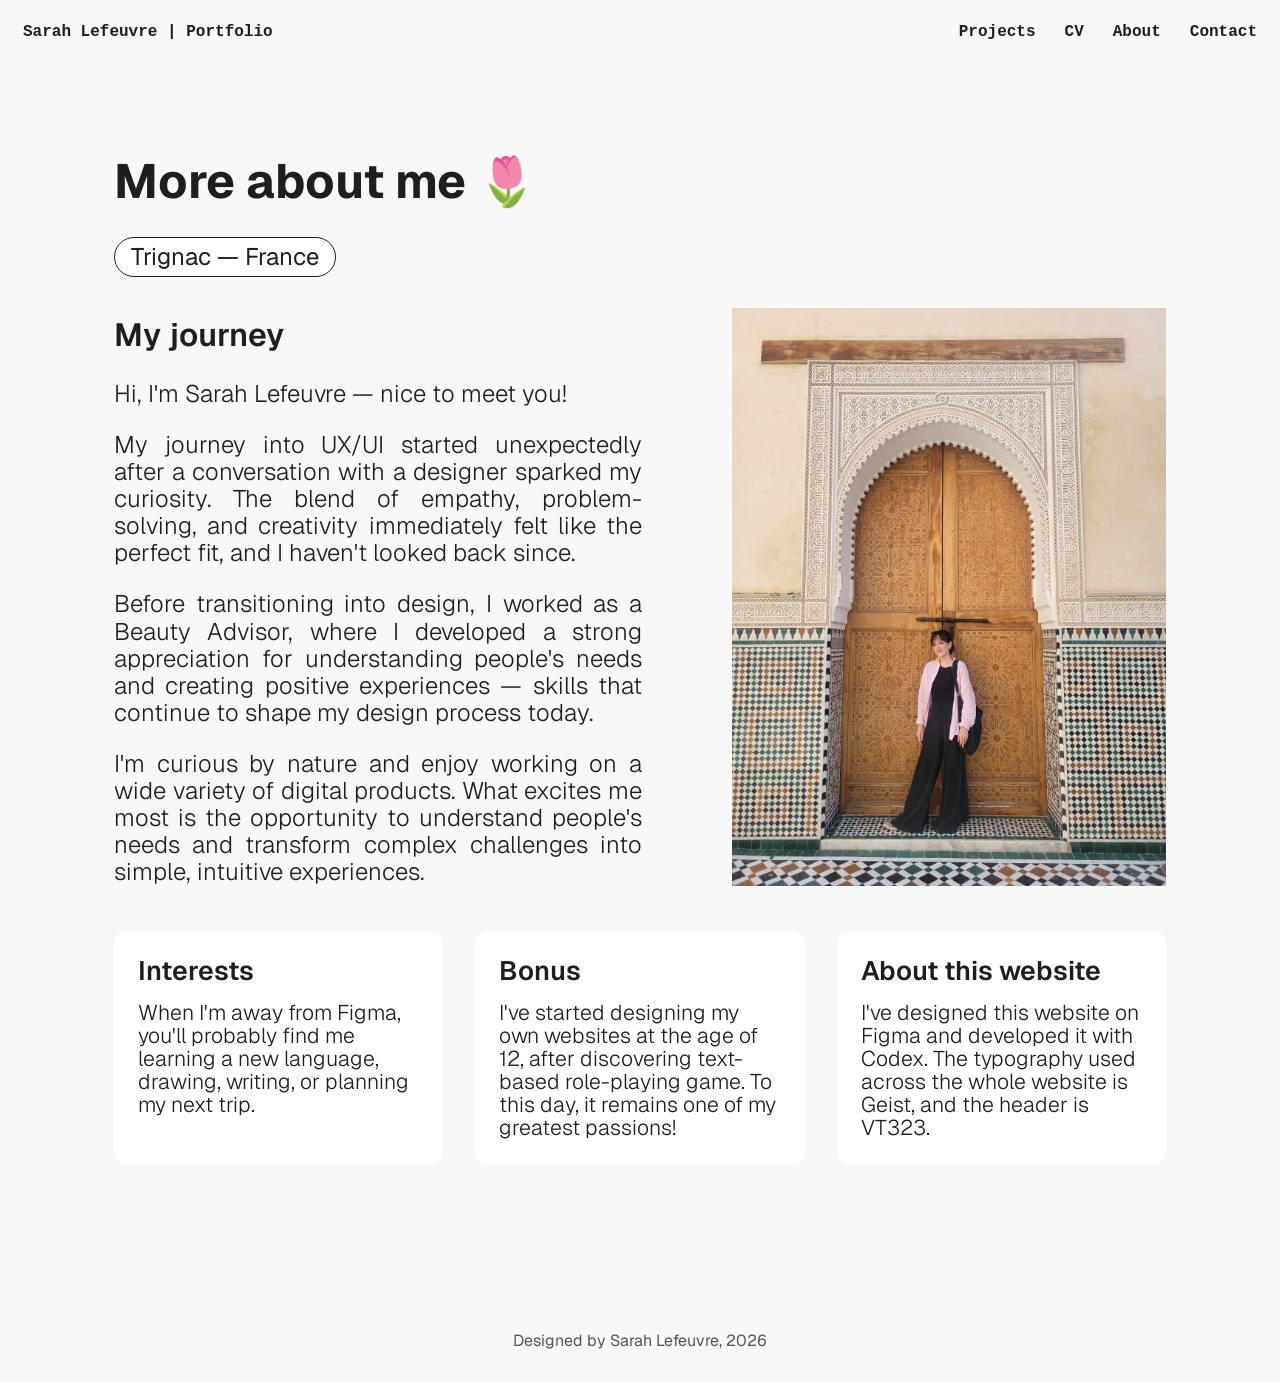
==== Portfolio/about.html @ 68a09da1 "Initial portfolio" ====
<!DOCTYPE html>
<html lang="en">
  <head>
    <meta charset="UTF-8" />
    <meta name="viewport" content="width=device-width, initial-scale=1.0" />
    <title>About | Sarah Lefeuvre</title>
    <link rel="stylesheet" href="styles.css" />
  </head>
  <body>
    <header class="site-header" id="top">
      <a class="brand" href="index.html" aria-label="Sarah Lefeuvre portfolio home">
        Sarah Lefeuvre | Portfolio
      </a>

      <nav class="site-nav" aria-label="Main navigation">
        <a href="index.html#projects">Projects</a>
        <a href="https://drive.google.com/file/d/1zGYjL9DgbPEQwy_YfjC55qT8Mnp_RG1S/view?usp=drive_link" target="_blank" rel="noopener noreferrer">CV</a>
        <a href="about.html" aria-current="page">About</a>
        <a href="contact.html">Contact</a>
      </nav>
    </header>

    <main class="about-page">
      <section class="about-layout" aria-labelledby="about-title">
        <div class="about-copy">
          <h1 id="about-title">More about me <span class="twitch-emoji" aria-hidden="true">🌷</span></h1>

          <p class="location-pill">Trignac — France</p>

          <h2>My journey</h2>

          <div class="about-text">
            <p>Hi, I'm Sarah Lefeuvre — nice to meet you!</p>

            <p>
              My journey into UX/UI started unexpectedly after a conversation with
              a designer sparked my curiosity. The blend of empathy, problem-solving,
              and creativity immediately felt like the perfect fit, and I haven't
              looked back since.
            </p>

            <p>
              Before transitioning into design, I worked as a Beauty Advisor, where I
              developed a strong appreciation for understanding people's needs and
              creating positive experiences — skills that continue to shape my design
              process today.
            </p>

            <p>
              I'm curious by nature and enjoy working on a wide variety of digital
              products. What excites me most is the opportunity to understand people's
              needs and transform complex challenges into simple, intuitive experiences.
            </p>
          </div>
        </div>

        <div class="about-photo">
          <img src="assets/about-photo.png" alt="Sarah standing in front of an ornate wooden doorway" />
        </div>

        <div class="about-card-row">
          <section class="about-card" aria-labelledby="interests-title">
            <h2 id="interests-title">Interests</h2>
            <p>
              When I'm away from Figma, you'll probably find me learning a new language,
              drawing, writing, or planning my next trip.
            </p>
          </section>

          <section class="about-card" aria-labelledby="bonus-title">
            <h2 id="bonus-title">Bonus</h2>
            <p>
              I've started designing my own websites at the age of 12, after discovering
              text-based role-playing game. To this day, it remains one of my greatest
              passions!
            </p>
          </section>

          <section class="about-card" aria-labelledby="website-title">
            <h2 id="website-title">About this website</h2>
            <p>
              I've designed this website on Figma and developed it with Codex. The
              typography used across the whole website is Geist, and the header is VT323.
            </p>
          </section>
        </div>
      </section>
    </main>

    <footer class="site-footer">Designed by Sarah Lefeuvre, 2026</footer>
  </body>
</html>
---- Portfolio/styles.css ----
@import url("https://fonts.googleapis.com/css2?family=Geist:wght@300;400;500;600;700&display=swap");

:root {
  --page-bg: #F8F8F8;
  --text: #1E1E1E;
  --muted-border: #cfcfcf;
  --soft-bg: #f8f7f6;
  --top-button: #000000;
  --max-width: 970px;
}

* {
  box-sizing: border-box;
}

html {
  scroll-behavior: smooth;
}

body {
  margin: 0;
  min-height: 100vh;
  background: var(--page-bg);
  color: var(--text);
  font-family: Geist, Arial, Helvetica, sans-serif;
  font-size: 16px;
  line-height: 1.2;
}

a {
  color: inherit;
  text-decoration: none;
}

.site-header {
  display: flex;
  align-items: center;
  justify-content: space-between;
  gap: 24px;
  padding: 23px 23px;
  font-family: "Courier New", Courier, monospace;
  font-weight: 700;
  font-size: 16px;
}

.brand {
  white-space: nowrap;
}

.site-nav {
  display: flex;
  align-items: center;
  gap: 29px;
}

.site-nav a {
  transition: color 160ms ease;
}

.site-nav a:hover,
.site-nav a:focus-visible {
  color: #555555;
}

.hero {
  display: flex;
  align-items: center;
  min-height: calc(100vh - 70px);
  padding: 0 24px;
}

.hero-inner {
  width: min(var(--max-width), calc(100% - 130px));
  margin-left: 106px;
  margin-right: auto;
  transform: translateY(-32px);
}

.hero h1 {
  margin: 0 0 21px;
  font-size: 36pt;
  font-weight: 400;
  letter-spacing: 0;
  line-height: 1.05;
}

.hero h1 strong {
  font-weight: 700;
}

.spinning-emoji {
  display: inline-block;
  transform-origin: center;
}

.spinning-emoji:hover {
  animation: emoji-spin 700ms ease-in-out;
}

.twitch-emoji {
  display: inline-block;
  transform-origin: bottom center;
}

.twitch-emoji:hover {
  animation: emoji-twitch 450ms ease-in-out;
}

.flip-emoji {
  display: inline-block;
  transform-origin: center;
}

.flip-emoji:hover {
  animation: emoji-flip 500ms ease-in-out;
}

@keyframes emoji-spin {
  from {
    transform: rotate(0deg);
  }

  to {
    transform: rotate(360deg);
  }
}

@keyframes emoji-flip {
  0%,
  100% {
    transform: scaleX(1);
  }

  50% {
    transform: scaleX(-1);
  }
}

@keyframes emoji-twitch {
  0%,
  100% {
    transform: rotate(0deg);
  }

  20% {
    transform: rotate(-8deg);
  }

  40% {
    transform: rotate(7deg);
  }

  60% {
    transform: rotate(-5deg);
  }

  80% {
    transform: rotate(4deg);
  }
}

.hero p {
  max-width: 970px;
  margin: 0;
  font-size: 32pt;
  font-weight: 400;
  line-height: 1.12;
  letter-spacing: 0;
}

.hero p strong {
  font-weight: 700;
}

.hero-actions {
  display: flex;
  flex-wrap: wrap;
  gap: 15px;
  margin-top: 40px;
}

.button {
  display: inline-flex;
  align-items: center;
  justify-content: center;
  width: 174px;
  min-height: 46px;
  padding: 12px 22px;
  border-radius: 999px;
  border: 1px solid transparent;
  font-size: 20pt;
  font-weight: 600;
  line-height: 1;
}

.button-primary {
  background: var(--text);
  color: #ffffff;
}

.button-primary:hover,
.button-primary:focus-visible {
  background: #555555;
  color: #ffffff;
}

.button-secondary {
  background: #ffffff;
  border-color: var(--muted-border);
}

.button-secondary:hover,
.button-secondary:focus-visible {
  border-color: var(--text);
  color: #555555;
}

.projects {
  width: min(1500px, calc(100% - 160px));
  margin: 0 auto 119px;
  display: grid;
  grid-template-columns: repeat(3, minmax(0, 1fr));
  column-gap: 54px;
}

.project-card a {
  display: block;
}

.project-card img,
.project-placeholder {
  display: block;
  width: 100%;
  aspect-ratio: 313 / 384;
  border-radius: 6px;
  background: var(--soft-bg);
}

.project-card img {
  object-fit: cover;
}

.project-image-lory {
  object-position: center top;
}

.project-card img.project-image-lingraft {
  padding: 0;
  object-fit: cover;
  object-position: center;
}

.project-placeholder {
  border: 1px solid #e4e4e4;
}

.project-card h3 {
  margin: 19px 0 0;
  font-size: 28pt;
  line-height: 1.08;
  letter-spacing: 0;
  font-weight: 600;
}

.project-card h3 strong {
  font-weight: 600;
}

.project-status {
  margin: 12px 0 0;
  color: #555555;
  font-size: 24pt;
  font-weight: 400;
  line-height: 1.08;
}

.project-card a:hover h3,
.project-card a:focus-visible h3,
.project-card a:hover .project-status,
.project-card a:focus-visible .project-status {
  color: #555555;
}

.project-card a {
  transition: color 160ms ease;
}

.contact-page {
  min-height: calc(100vh - 70px);
  padding: 91px 24px 96px;
}

.contact-section {
  width: min(970px, calc(100% - 130px));
  margin-left: 90px;
}

.contact-section h1,
.about-copy h1 {
  margin: 0 0 30px;
  font-size: 36pt;
  font-weight: 700;
  line-height: 1.05;
  letter-spacing: 0;
}

.contact-section p {
  max-width: 970px;
  margin: 0;
  color: #303030;
  font-size: 24pt;
  font-weight: 400;
  line-height: 1.15;
  letter-spacing: 0;
}

.contact-cards {
  margin-top: 48px;
}

.contact-group {
  margin-top: 48px;
}

.contact-cards .contact-group:first-child {
  margin-top: 0;
}

.contact-group h2 {
  margin: 0 0 14px;
  font-size: 20pt;
  font-weight: 700;
  line-height: 1.1;
}

.contact-group a {
  display: block;
  width: fit-content;
  margin-top: 12px;
  font-size: 16pt;
  font-weight: 400;
  line-height: 1.15;
  transition: background-color 160ms ease;
}

.contact-group a:hover,
.contact-group a:focus-visible {
  color: var(--text);
  background-color: #ffd6e7;
  text-decoration: none;
}

.about-page {
  padding: 91px 24px 120px;
}

.about-layout {
  display: grid;
  grid-template-columns: minmax(0, 390px) minmax(0, 350px) 434px;
  column-gap: 90px;
  row-gap: 46px;
  width: min(1354px, calc(100% - 180px));
  margin-left: 90px;
  margin-right: auto;
}

.about-copy {
  grid-column: 1 / 3;
}

.about-copy h2,
.about-card h2 {
  margin: 0 0 28px;
  font-size: 24pt;
  font-weight: 600;
  line-height: 1.1;
}

.location-pill {
  display: inline-flex;
  align-items: center;
  justify-content: center;
  margin: 0 0 40px;
  width: auto;
  height: 40px;
  padding: 0 16px;
  border: 1px solid var(--text);
  border-radius: 999px;
  background: #ffffff;
  font-size: 18pt;
  font-weight: 400;
  line-height: 1;
  white-space: nowrap;
}

.about-text p {
  margin: 0;
  font-size: 18pt;
  font-weight: 300;
  line-height: 1.13;
  letter-spacing: 0;
  text-align: justify;
}

.about-text p + p {
  margin-top: 24px;
}

.about-photo {
  grid-column: 3;
  align-self: end;
}

.about-photo img {
  display: block;
  width: 434px;
  height: 578px;
  object-fit: cover;
}

.about-card {
  display: flex;
  flex-direction: column;
  width: 100%;
  min-height: 214px;
  padding: 24px;
  border-radius: 12px;
  background: #ffffff;
}

.about-card-row {
  display: grid;
  grid-column: 1 / 4;
  grid-template-columns: repeat(3, minmax(0, 1fr));
  gap: 32px;
}

.about-card h2 {
  margin-bottom: 16px;
  font-size: 20pt;
  white-space: nowrap;
}

.about-card p {
  margin: 0;
  font-size: 16pt;
  font-weight: 300;
  line-height: 1.08;
  letter-spacing: 0;
  text-align: left;
}

.resume-page {
  min-height: calc(100vh - 70px);
  padding: 91px 24px 96px;
}

.resume-section {
  width: min(970px, calc(100% - 130px));
  margin-left: 90px;
}

.resume-section h1 {
  margin: 0 0 30px;
  font-size: 36pt;
  font-weight: 700;
  line-height: 1.05;
  letter-spacing: 0;
}

.resume-section p {
  margin: 0;
  color: #303030;
  font-size: 24pt;
  font-weight: 400;
  line-height: 1.15;
}

.case-page {
  width: min(746px, calc(100% - 96px));
  margin: 0 auto;
  padding: 27px 0 80px;
}

.coming-soon-page {
  min-height: calc(100vh - 170px);
}

.coming-soon-page p {
  margin: 58px 0 0;
  color: #303030;
  font-size: 28pt;
  font-weight: 600;
  line-height: 1.1;
}

.case-back {
  display: inline-flex;
  align-items: center;
  justify-content: center;
  gap: 12px;
  min-height: 28px;
  padding: 12px 16px;
  border-radius: 999px;
  background: var(--text);
  color: #ffffff;
  font-size: 14pt;
  font-weight: 500;
  line-height: 1;
  transition: background 160ms ease;
}

.case-back span {
  display: inline-block;
}

.case-back:hover,
.case-back:focus-visible {
  background: #555555;
  color: #ffffff;
}

.case-hero {
  margin-top: 58px;
}

.case-hero h1 {
  margin: 0;
  font-size: 25pt;
  font-weight: 700;
  line-height: 1.1;
  letter-spacing: 0;
}

.case-hero p {
  max-width: 100%;
  margin: 16px 0 0;
  color: #303030;
  font-size: 24pt;
  font-weight: 400;
  line-height: 1.08;
}

.case-placeholder {
  width: 100%;
  height: 296px;
  margin-top: 35px;
  background: #eaeaea;
}

.case-image {
  display: block;
  width: 100%;
  height: auto;
  margin-top: 35px;
  object-fit: contain;
  object-position: center;
}

.case-image-rounded {
  border-radius: 12px;
}

.case-image-rounded-small {
  border-radius: 6px;
}

.case-caption {
  margin: 10px 0 0;
  color: #555555;
  font-size: 14pt;
  font-weight: 400;
  line-height: 1.2;
  text-align: left;
}

.case-caption-process {
  margin-top: 16px;
}

.case-caption-medium {
  width: 100%;
  margin-top: 14px;
  margin-left: 0;
  font-size: 14pt;
  font-weight: 500;
  text-align: left;
}

.case-caption-small {
  font-size: 14pt;
}

.case-placeholder-hero {
  margin-top: 31px;
}

.case-tags {
  display: flex;
  flex-wrap: wrap;
  gap: 16px;
  padding: 0;
  margin: 22px 0 32px;
  list-style: none;
}

.case-tags li {
  display: inline-flex;
  align-items: center;
  min-height: 37px;
  padding: 7px 17px;
  background: #ffffff;
  border: 1px solid var(--text);
  border-radius: 999px;
  font-size: 16pt;
  font-weight: 400;
  line-height: 1;
  white-space: nowrap;
}

.case-section {
  display: grid;
  grid-template-columns: 140px minmax(0, 1fr);
  gap: 34px;
  margin-top: 38px;
}

.case-section h2 {
  margin: 0;
  font-size: 22pt;
  font-weight: 700;
  line-height: 1.1;
}

.case-copy p,
.case-copy li {
  margin: 0;
  font-size: 17pt;
  font-weight: 400;
  line-height: 1.32;
  text-align: justify;
}

.case-copy p + p,
.case-copy ul + p {
  margin-top: 24px;
}

.case-copy ul {
  margin: 0;
  padding-left: 0;
  list-style: none;
}

.case-copy li {
  position: relative;
  padding-left: 20px;
}

.case-copy li::before {
  content: "+";
  position: absolute;
  left: 0;
  font-weight: 700;
}

.case-spaced-list li + li {
  margin-top: 6px;
}

.case-copy .case-subheading {
  margin-bottom: 6px;
}

.case-copy strong {
  font-weight: 700;
}

.site-footer {
  padding: 48px 24px 32px;
  color: #555555;
  font-size: 12pt;
  font-weight: 400;
  line-height: 1.2;
  text-align: center;
}

.back-to-top {
  position: fixed;
  right: 21px;
  bottom: 21px;
  width: 64px;
  height: 64px;
  border: 0;
  border-radius: 50%;
  background: var(--top-button);
  cursor: pointer;
  opacity: 0;
  pointer-events: none;
  transition: opacity 160ms ease, transform 160ms ease;
}

.back-to-top.is-visible {
  opacity: 1;
  pointer-events: auto;
}

.back-to-top:hover,
.back-to-top:focus-visible {
  background: #555555;
  transform: translateY(-2px);
}

.back-to-top span {
  display: block;
  width: 15px;
  height: 15px;
  margin: 7px auto 0;
  border-top: 2px solid #ffffff;
  border-left: 2px solid #ffffff;
  transform: rotate(45deg);
}

.visually-hidden {
  position: absolute;
  width: 1px;
  height: 1px;
  padding: 0;
  margin: -1px;
  overflow: hidden;
  clip: rect(0, 0, 0, 0);
  white-space: nowrap;
  border: 0;
}

@media (max-width: 700px) {
  .site-header {
    align-items: center;
    flex-direction: row;
    gap: 24px;
    padding: 20px;
  }

  .site-nav {
    width: auto;
    justify-content: flex-end;
    gap: 16px;
  }

  .hero {
    padding-top: 72px;
  }

  .hero-inner {
    width: 100%;
    margin-left: 0;
    margin-right: 0;
    transform: none;
  }

  .contact-page {
    padding: 91px 20px 80px;
  }

  .contact-section {
    width: 100%;
    margin-left: 0;
  }

  .about-page {
    padding: 91px 20px 88px;
  }

  .about-layout {
    grid-template-columns: 1fr;
    gap: 56px;
    width: 100%;
    margin-left: 0;
  }

  .about-copy,
  .about-photo,
  .about-card-row {
    grid-column: auto;
  }

  .about-card-row {
    grid-template-columns: 1fr;
    gap: 24px;
  }

  .resume-page {
    padding: 91px 20px 80px;
  }

  .resume-section {
    width: 100%;
    margin-left: 0;
  }

  .case-page {
    width: calc(100% - 40px);
    padding-top: 32px;
  }

  .coming-soon-page {
    min-height: calc(100vh - 170px);
  }

  .case-section {
    grid-template-columns: 1fr;
    gap: 14px;
  }

  .case-placeholder {
    height: 220px;
  }

  .about-photo {
    padding-top: 0;
  }

  .about-photo img {
    width: min(434px, 100%);
    height: auto;
  }

  .projects {
    grid-template-columns: 1fr;
    gap: 42px;
    margin-top: 96px;
    margin-bottom: 88px;
  }

  .back-to-top {
    width: 54px;
    height: 54px;
  }
}

@media (max-width: 420px) {
  .site-header {
    font-size: 14px;
  }

  .brand {
    white-space: normal;
  }

  .hero,
  .projects {
    width: auto;
  }

  .hero {
    padding-left: 20px;
    padding-right: 20px;
  }

  .projects {
    width: calc(100% - 40px);
  }

  .hero-actions {
    gap: 10px;
  }

  .button {
    width: 174px;
  }
}
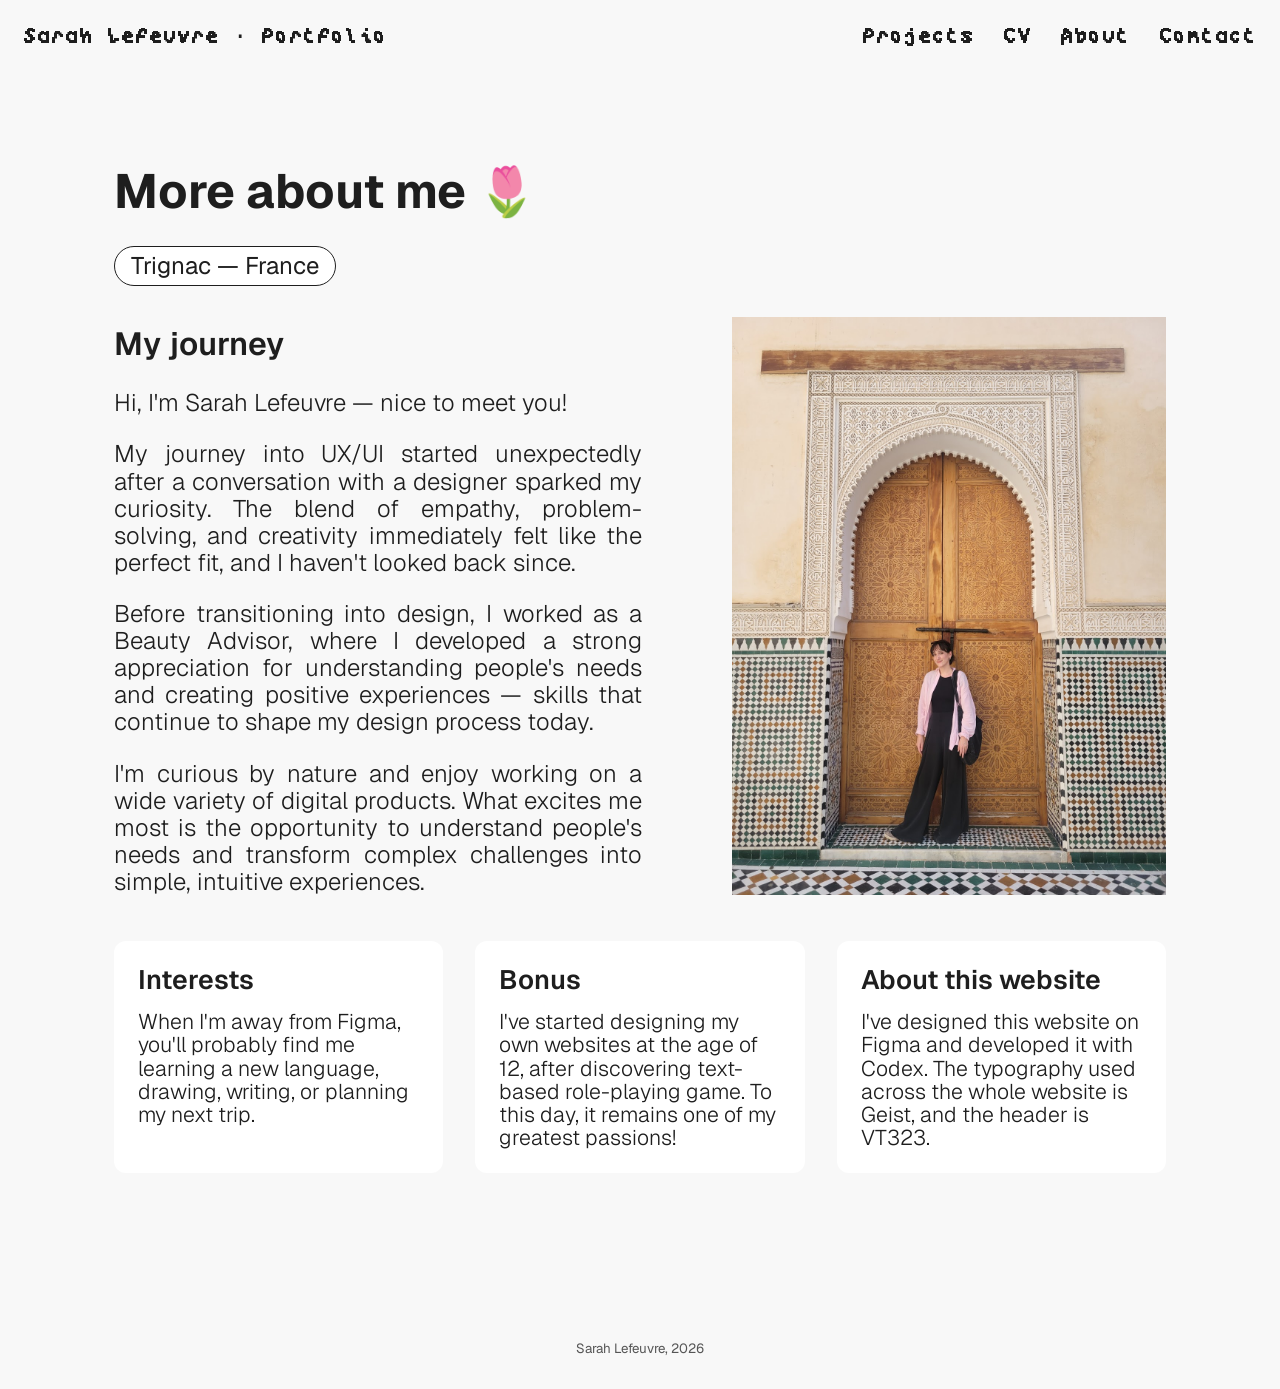
==== commit 5fea8eec: "Save circular portfolio homepage design" ====
--- a/Portfolio/about.html
+++ b/Portfolio/about.html
@@ -3,13 +3,14 @@
   <head>
     <meta charset="UTF-8" />
     <meta name="viewport" content="width=device-width, initial-scale=1.0" />
+    <link rel="icon" type="image/png" href="assets/favicon.png">
     <title>About | Sarah Lefeuvre</title>
     <link rel="stylesheet" href="styles.css" />
   </head>
   <body>
     <header class="site-header" id="top">
       <a class="brand" href="index.html" aria-label="Sarah Lefeuvre portfolio home">
-        Sarah Lefeuvre | Portfolio
+        Sarah Lefeuvre · Portfolio
       </a>
 
       <nav class="site-nav" aria-label="Main navigation">
@@ -87,6 +88,6 @@
       </section>
     </main>
 
-    <footer class="site-footer">Designed by Sarah Lefeuvre, 2026</footer>
+    <footer class="site-footer">Sarah Lefeuvre, 2026</footer>
   </body>
 </html>
--- a/Portfolio/styles.css
+++ b/Portfolio/styles.css
@@ -1,4 +1,12 @@
 @import url("https://fonts.googleapis.com/css2?family=Geist:wght@300;400;500;600;700&display=swap");
+
+@font-face {
+  font-family: "Boiled Pasta";
+  src: url("assets/fonts/boiled-pasta.ttf") format("truetype");
+  font-style: normal;
+  font-weight: 400;
+  font-display: swap;
+}
 
 :root {
   --page-bg: #F8F8F8;
@@ -27,6 +35,17 @@
   line-height: 1.2;
 }
 
+.home-page {
+  background: #6F4E37;
+  color: #FFFAF3;
+}
+
+.home-page .site-nav a:hover,
+.home-page .site-nav a:focus-visible,
+.home-page .site-footer {
+  color: #FFFAF3;
+}
+
 a {
   color: inherit;
   text-decoration: none;
@@ -38,9 +57,9 @@
   justify-content: space-between;
   gap: 24px;
   padding: 23px 23px;
-  font-family: "Courier New", Courier, monospace;
-  font-weight: 700;
-  font-size: 16px;
+  font-family: "Boiled Pasta", "Courier New", Courier, monospace;
+  font-weight: 400;
+  font-size: 18pt;
 }
 
 .brand {
@@ -53,8 +72,14 @@
   gap: 29px;
 }
 
-.site-nav a {
-  transition: color 160ms ease;
+.site-header a {
+  transition: color 160ms ease, opacity 160ms ease, transform 160ms ease;
+}
+
+.site-header a:hover,
+.site-header a:focus-visible {
+  opacity: 0.72;
+  transform: translateY(-1px);
 }
 
 .site-nav a:hover,
@@ -65,36 +90,62 @@
 .hero {
   display: flex;
   align-items: center;
-  min-height: calc(100vh - 70px);
-  padding: 0 24px;
+  min-height: auto;
+  padding: 64px 24px 40px;
 }
 
 .hero-inner {
   width: min(var(--max-width), calc(100% - 130px));
   margin-left: 106px;
   margin-right: auto;
-  transform: translateY(-32px);
 }
 
 .hero h1 {
   margin: 0 0 21px;
-  font-size: 36pt;
+  font-size: 24pt;
   font-weight: 400;
   letter-spacing: 0;
   line-height: 1.05;
 }
 
 .hero h1 strong {
+  position: relative;
+  display: inline-block;
+  padding: 4px 6px;
+  border-radius: 3px;
+  background: rgba(255, 250, 243, 0.8);
+  color: #473325;
   font-weight: 700;
 }
 
-.spinning-emoji {
+.hero h1 strong::before,
+.hero h1 strong::after {
+  content: "";
+  position: absolute;
+  top: 0;
+  bottom: 0;
+  width: 2px;
+  border-radius: 999px;
+  background: #FFFAF3;
+}
+
+.hero h1 strong::before {
+  left: -4.25px;
+  box-shadow: 0 0 0 2px #FFFAF3, 0 100% 0 2px #FFFAF3;
+}
+
+.hero h1 strong::after {
+  right: -4.25px;
+  box-shadow: 0 0 0 2px #FFFAF3, 0 100% 0 2px #FFFAF3;
+}
+
+.teddy-wave-emoji {
   display: inline-block;
-  transform-origin: center;
-}
-
-.spinning-emoji:hover {
-  animation: emoji-spin 700ms ease-in-out;
+  transform-origin: 72% 78%;
+}
+
+.teddy-wave-emoji:hover {
+  animation: teddy-wave 650ms ease-in-out;
 }
 
 .twitch-emoji {
@@ -115,13 +166,22 @@
   animation: emoji-flip 500ms ease-in-out;
 }
 
-@keyframes emoji-spin {
-  from {
-    transform: rotate(0deg);
-  }
-
-  to {
-    transform: rotate(360deg);
+@keyframes teddy-wave {
+  0%,
+  100% {
+    transform: translateY(0) rotate(0deg);
+  }
+
+  25% {
+    transform: translateY(-2px) rotate(-10deg);
+  }
+
+  50% {
+    transform: translateY(-4px) rotate(8deg);
+  }
+
+  75% {
+    transform: translateY(-2px) rotate(-6deg);
   }
 }
 
@@ -160,9 +220,9 @@
 }
 
 .hero p {
-  max-width: 970px;
+  max-width: 520px;
   margin: 0;
-  font-size: 32pt;
+  font-size: 16pt;
   font-weight: 400;
   line-height: 1.12;
   letter-spacing: 0;
@@ -176,7 +236,7 @@
   display: flex;
   flex-wrap: wrap;
   gap: 15px;
-  margin-top: 40px;
+  margin-top: 24px;
 }
 
 .button {
@@ -216,15 +276,189 @@
 }
 
 .projects {
-  width: min(1500px, calc(100% - 160px));
+  width: min(840px, calc(100% - 160px));
   margin: 0 auto 119px;
   display: grid;
-  grid-template-columns: repeat(3, minmax(0, 1fr));
-  column-gap: 54px;
+  grid-template-columns: repeat(3, 248px);
+  column-gap: 48px;
+  row-gap: 64px;
+  justify-content: center;
+  justify-items: center;
+  transform: translateY(52px);
+}
+
+.project-card {
+  position: relative;
+  display: flex;
+  align-items: center;
+  justify-content: center;
+  width: 248px;
+  height: 248px;
+  padding: 28px;
+  border: 0;
+  border-radius: 50%;
+}
+
+.circle-label {
+  position: absolute;
+  top: 0;
+  left: 50%;
+  width: 280px;
+  height: 300px;
+  overflow: visible;
+  pointer-events: none;
+  transform: translateX(-50%);
+  transform-box: view-box;
+  transform-origin: 50% 124px;
+}
+
+.project-card:hover .circle-label,
+.project-card:focus-within .circle-label {
+  animation: bubble-ring-turn 10s linear infinite;
+}
+
+@keyframes bubble-ring-turn {
+  from {
+    transform: translateX(-50%) rotate(0deg);
+  }
+
+  to {
+    transform: translateX(-50%) rotate(360deg);
+  }
+}
+
+.circle-label path {
+  fill: none;
+  stroke: none;
+}
+
+.circle-label .bubble-outline {
+  stroke: #B98A63;
+  stroke-width: 1px;
+  stroke-dasharray: 10 8;
+  stroke-linecap: round;
+  vector-effect: non-scaling-stroke;
+}
+
+.circle-label text {
+  fill: #FFFAF3;
+  font-family: "Boiled Pasta", "Courier New", Courier, monospace;
+  font-size: 12pt;
+  font-weight: 400;
+  letter-spacing: 0;
+  text-anchor: middle;
+}
+
+.home-page .project-card {
+  background: #FFFAF1;
+  color: #473325;
+}
+
+.home-page .project-status {
+  color: #6F4E37;
+}
+
+.home-page .project-card a:hover h3,
+.home-page .project-card a:focus-visible h3,
+.home-page .project-card a:hover .project-status,
+.home-page .project-card a:focus-visible .project-status {
+  color: #8A6246;
 }
 
 .project-card a {
-  display: block;
+  display: flex;
+  flex-direction: column;
+  align-items: center;
+  justify-content: center;
+  width: 100%;
+  height: 100%;
+  border-radius: 50%;
+  overflow: hidden;
+  text-align: center;
+}
+
+.project-card-character a {
+  position: absolute;
+  inset: 0;
+}
+
+.project-card-logo a {
+  position: absolute;
+  inset: 0;
+}
+
+.project-card .bubble-character {
+  width: 100%;
+  height: auto;
+  max-width: none;
+  margin-top: auto;
+  margin-bottom: -22px;
+  aspect-ratio: auto;
+  border-radius: 0;
+  background: transparent;
+  object-fit: contain;
+  transition: opacity 220ms ease;
+}
+
+.project-card .bubble-character-poppi {
+  width: 155%;
+  margin-bottom: -50px;
+}
+
+.project-card .bubble-character-bird {
+  width: 88%;
+}
+
+.project-card .bubble-logo {
+  width: 76%;
+  height: auto;
+  aspect-ratio: auto;
+  border-radius: 0;
+  background: transparent;
+  object-fit: contain;
+}
+
+.bubble-hover-copy {
+  position: absolute;
+  inset: 0;
+  display: grid;
+  place-items: center;
+  margin: 0;
+  padding: 32px;
+  background: #FFFAF1;
+  color: #473325;
+  font-size: 16pt;
+  font-weight: 500;
+  line-height: 1.12;
+  opacity: 0;
+  text-align: center;
+  transition: opacity 220ms ease;
+}
+
+.project-card-logo .bubble-hover-copy {
+  display: flex;
+  align-items: center;
+  justify-content: center;
+  text-align: center;
+  transform: translateY(4px);
+}
+
+.project-card-character a:hover .bubble-character,
+.project-card-character a:focus-visible .bubble-character,
+.project-card-logo a:hover .bubble-logo,
+.project-card-logo a:focus-visible .bubble-logo {
+  opacity: 0;
+}
+
+.project-card-character a:hover .bubble-hover-copy,
+.project-card-character a:focus-visible .bubble-hover-copy,
+.project-card-logo a:hover .bubble-hover-copy,
+.project-card-logo a:focus-visible .bubble-hover-copy {
+  opacity: 1;
+}
+
+.project-card .bubble-logo {
+  transition: opacity 220ms ease;
 }
 
 .project-card img,
@@ -255,8 +489,8 @@
 }
 
 .project-card h3 {
-  margin: 19px 0 0;
-  font-size: 28pt;
+  margin: 0;
+  font-size: 16pt;
   line-height: 1.08;
   letter-spacing: 0;
   font-weight: 600;
@@ -269,9 +503,9 @@
 .project-status {
   margin: 12px 0 0;
   color: #555555;
-  font-size: 24pt;
-  font-weight: 400;
-  line-height: 1.08;
+  font-size: 14pt;
+  font-weight: 500;
+  line-height: 1.15;
 }
 
 .project-card a:hover h3,
@@ -679,7 +913,7 @@
 .site-footer {
   padding: 48px 24px 32px;
   color: #555555;
-  font-size: 12pt;
+  font-size: 10pt;
   font-weight: 400;
   line-height: 1.2;
   text-align: center;
@@ -733,22 +967,34 @@
   border: 0;
 }
 
+@media (max-width: 900px) {
+  .projects {
+    width: min(544px, calc(100% - 48px));
+    grid-template-columns: repeat(2, minmax(0, 248px));
+    transform: translateY(40px);
+  }
+
+  .project-card:last-of-type {
+    grid-column: 1 / -1;
+  }
+}
+
 @media (max-width: 700px) {
   .site-header {
-    align-items: center;
-    flex-direction: row;
-    gap: 24px;
+    align-items: flex-start;
+    flex-direction: column;
+    gap: 18px;
     padding: 20px;
   }
 
   .site-nav {
-    width: auto;
-    justify-content: flex-end;
-    gap: 16px;
+    width: 100%;
+    justify-content: space-between;
+    gap: 12px;
   }
 
   .hero {
-    padding-top: 72px;
+    padding: 52px 20px 28px;
   }
 
   .hero-inner {
@@ -827,9 +1073,15 @@
 
   .projects {
     grid-template-columns: 1fr;
-    gap: 42px;
-    margin-top: 96px;
+    column-gap: 24px;
+    row-gap: 64px;
+    margin-top: 32px;
     margin-bottom: 88px;
+    transform: translateY(26px);
+  }
+
+  .project-card:last-of-type {
+    grid-column: auto;
   }
 
   .back-to-top {
@@ -840,11 +1092,15 @@
 
 @media (max-width: 420px) {
   .site-header {
-    font-size: 14px;
+    font-size: 18pt;
   }
 
   .brand {
     white-space: normal;
+  }
+
+  .site-nav {
+    flex-wrap: wrap;
   }
 
   .hero,
@@ -869,3 +1125,10 @@
     width: 174px;
   }
 }
+
+@media (prefers-reduced-motion: reduce) {
+  .project-card:hover .circle-label,
+  .project-card:focus-within .circle-label {
+    animation: none;
+  }
+}
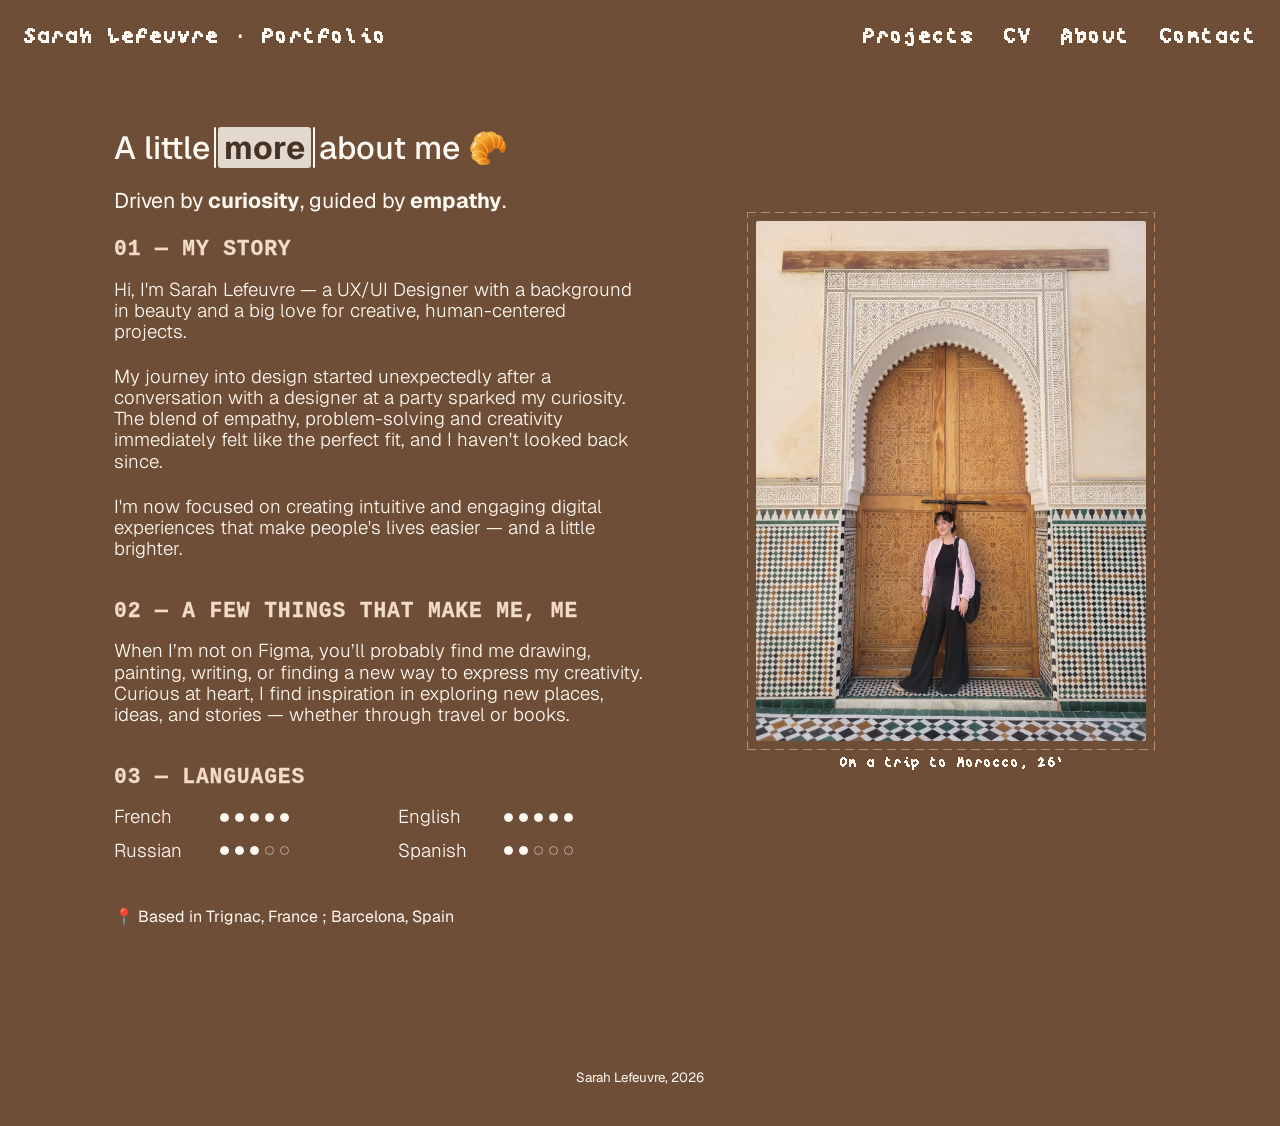
==== commit d5c38f35: "Refresh portfolio design and case studies" ====
--- a/Portfolio/about.html
+++ b/Portfolio/about.html
@@ -5,9 +5,10 @@
     <meta name="viewport" content="width=device-width, initial-scale=1.0" />
     <link rel="icon" type="image/png" href="assets/favicon.png">
     <title>About | Sarah Lefeuvre</title>
-    <link rel="stylesheet" href="styles.css" />
+    <link rel="stylesheet" media="screen" href="https://fontlibrary.org//face/pixel-operator" />
+    <link rel="stylesheet" href="styles.css?v=83" />
   </head>
-  <body>
+  <body class="about-page-body">
     <header class="site-header" id="top">
       <a class="brand" href="index.html" aria-label="Sarah Lefeuvre portfolio home">
         Sarah Lefeuvre · Portfolio
@@ -24,70 +25,69 @@
     <main class="about-page">
       <section class="about-layout" aria-labelledby="about-title">
         <div class="about-copy">
-          <h1 id="about-title">More about me <span class="twitch-emoji" aria-hidden="true">🌷</span></h1>
+          <div class="about-heading-row">
+            <h1 id="about-title"><span class="about-heading-rest">A little </span><span class="sarah-highlight">more</span><span class="about-heading-rest"> about me</span> <span class="croissant-emoji" aria-hidden="true">🥐</span></h1>
+          </div>
 
-          <p class="location-pill">Trignac — France</p>
+          <p class="about-tagline">Driven by <strong>curiosity</strong>, guided by <strong>empathy</strong>.</p>
+          <h2 class="about-section-label">01 — My Story</h2>
 
-          <h2>My journey</h2>
+          <div class="about-intro-card">
+            <div class="about-text">
+              <p>
+                Hi, I'm Sarah Lefeuvre — a UX/UI Designer with a background in beauty
+                and a big love for creative, human-centered projects.
+              </p>
 
-          <div class="about-text">
-            <p>Hi, I'm Sarah Lefeuvre — nice to meet you!</p>
+              <p>
+                My journey into design started unexpectedly after a conversation with a
+                designer at a party sparked my curiosity. The blend of empathy,
+                problem-solving and creativity immediately felt like the perfect fit, and
+                I haven't looked back since.
+              </p>
 
-            <p>
-              My journey into UX/UI started unexpectedly after a conversation with
-              a designer sparked my curiosity. The blend of empathy, problem-solving,
-              and creativity immediately felt like the perfect fit, and I haven't
-              looked back since.
-            </p>
+              <p>
+                I'm now focused on creating intuitive and engaging digital experiences
+                that make people's lives easier — and a little brighter.
+              </p>
+            </div>
+          </div>
 
-            <p>
-              Before transitioning into design, I worked as a Beauty Advisor, where I
-              developed a strong appreciation for understanding people's needs and
-              creating positive experiences — skills that continue to shape my design
-              process today.
-            </p>
+          <h2 class="about-section-label about-details-label">02 — A few things that make me, me</h2>
+          <div class="about-intro-card">
+            <div class="about-text">
+              <p>
+                When I’m not on Figma, you’ll probably find me drawing, painting,
+                writing, or finding a new way to express my creativity. Curious at
+                heart, I find inspiration in exploring new places, ideas, and stories —
+                whether through travel or books.
+              </p>
+            </div>
+          </div>
 
-            <p>
-              I'm curious by nature and enjoy working on a wide variety of digital
-              products. What excites me most is the opportunity to understand people's
-              needs and transform complex challenges into simple, intuitive experiences.
-            </p>
+          <h2 class="about-section-label about-details-label">03 — Languages</h2>
+          <div class="about-intro-card">
+            <ul class="language-levels">
+              <li><span>French</span><span class="language-bubbles" role="img" aria-label="Native proficiency, 5 out of 5"><i></i><i></i><i></i><i></i><i></i></span></li>
+              <li><span>English</span><span class="language-bubbles" role="img" aria-label="Fluent proficiency, 5 out of 5"><i></i><i></i><i></i><i></i><i></i></span></li>
+              <li><span>Russian</span><span class="language-bubbles" role="img" aria-label="Upper-Intermediate proficiency, 3 out of 5"><i></i><i></i><i></i><i class="is-empty"></i><i class="is-empty"></i></span></li>
+              <li><span>Spanish</span><span class="language-bubbles" role="img" aria-label="Intermediate proficiency, 2 out of 5"><i></i><i></i><i class="is-empty"></i><i class="is-empty"></i><i class="is-empty"></i></span></li>
+            </ul>
           </div>
         </div>
 
         <div class="about-photo">
-          <img src="assets/about-photo.png" alt="Sarah standing in front of an ornate wooden doorway" />
+          <div class="about-photo-frame">
+            <img src="assets/about-photo-morocco.jpg" alt="Sarah standing in front of an ornate wooden doorway in Morocco" />
+          </div>
+          <p class="about-photo-label">On a trip to Morocco, 26'</p>
         </div>
 
-        <div class="about-card-row">
-          <section class="about-card" aria-labelledby="interests-title">
-            <h2 id="interests-title">Interests</h2>
-            <p>
-              When I'm away from Figma, you'll probably find me learning a new language,
-              drawing, writing, or planning my next trip.
-            </p>
-          </section>
-
-          <section class="about-card" aria-labelledby="bonus-title">
-            <h2 id="bonus-title">Bonus</h2>
-            <p>
-              I've started designing my own websites at the age of 12, after discovering
-              text-based role-playing game. To this day, it remains one of my greatest
-              passions!
-            </p>
-          </section>
-
-          <section class="about-card" aria-labelledby="website-title">
-            <h2 id="website-title">About this website</h2>
-            <p>
-              I've designed this website on Figma and developed it with Codex. The
-              typography used across the whole website is Geist, and the header is VT323.
-            </p>
-          </section>
-        </div>
+        <p class="about-location-line">📍 Based in Trignac, France ; Barcelona, Spain</p>
       </section>
     </main>
 
     <footer class="site-footer">Sarah Lefeuvre, 2026</footer>
+    <script src="script.js?v=5"></script>
   </body>
 </html>
--- a/Portfolio/styles.css
+++ b/Portfolio/styles.css
@@ -38,6 +38,25 @@
 .home-page {
   background: #6F4E37;
   color: #FFFAF3;
+}
+
+.about-page-body {
+  background: #6F4E37;
+  color: #FFFAF3;
+}
+
+.contact-page-body {
+  background: #6F4E37;
+  color: #FFFAF3;
+}
+
+.project-page-body {
+  background: #6F4E37;
+  color: #FFFAF3;
+}
+
+.about-page-body .about-card {
+  color: #473325;
 }
 
 .home-page .site-nav a:hover,
@@ -73,18 +92,33 @@
 }
 
 .site-header a {
-  transition: color 160ms ease, opacity 160ms ease, transform 160ms ease;
-}
-
-.site-header a:hover,
-.site-header a:focus-visible {
-  opacity: 0.72;
-  transform: translateY(-1px);
+  transition: none;
+}
+
+.header-letter {
+  display: inline-block;
+}
+
+.site-header a:hover .header-letter,
+.site-header a:focus-visible .header-letter {
+  animation: header-letter-wave 520ms ease-in-out both;
+  animation-delay: calc(var(--letter-index) * 24ms);
+}
+
+@keyframes header-letter-wave {
+  0%,
+  100% {
+    transform: translateY(0);
+  }
+
+  45% {
+    transform: translateY(-2px);
+  }
 }
 
 .site-nav a:hover,
 .site-nav a:focus-visible {
-  color: #555555;
+  color: inherit;
 }
 
 .hero {
@@ -102,13 +136,14 @@
 
 .hero h1 {
   margin: 0 0 21px;
-  font-size: 24pt;
+  font-size: 32pt;
   font-weight: 400;
   letter-spacing: 0;
   line-height: 1.05;
 }
 
-.hero h1 strong {
+.hero h1 strong,
+.sarah-highlight {
   position: relative;
   display: inline-block;
   padding: 4px 6px;
@@ -119,7 +154,9 @@
 }
 
 .hero h1 strong::before,
-.hero h1 strong::after {
+.hero h1 strong::after,
+.sarah-highlight::before,
+.sarah-highlight::after {
   content: "";
   position: absolute;
   top: 0;
@@ -129,12 +166,14 @@
   background: #FFFAF3;
 }
 
-.hero h1 strong::before {
+.hero h1 strong::before,
+.sarah-highlight::before {
   left: -4.25px;
   box-shadow: 0 0 0 2px #FFFAF3, 0 100% 0 2px #FFFAF3;
 }
 
-.hero h1 strong::after {
+.hero h1 strong::after,
+.sarah-highlight::after {
   right: -4.25px;
   box-shadow: 0 0 0 2px #FFFAF3, 0 100% 0 2px #FFFAF3;
 }
@@ -155,6 +194,15 @@
 
 .twitch-emoji:hover {
   animation: emoji-twitch 450ms ease-in-out;
+}
+
+.croissant-emoji {
+  display: inline-block;
+  transform-origin: center;
+}
+
+.croissant-emoji:hover {
+  animation: croissant-rotate 700ms ease-in-out;
 }
 
 .flip-emoji {
@@ -219,10 +267,16 @@
   }
 }
 
+@keyframes croissant-rotate {
+  to {
+    transform: rotate(360deg);
+  }
+}
+
 .hero p {
-  max-width: 520px;
+  max-width: 620px;
   margin: 0;
-  font-size: 16pt;
+  font-size: 18pt;
   font-weight: 400;
   line-height: 1.12;
   letter-spacing: 0;
@@ -230,6 +284,19 @@
 
 .hero p strong {
   font-weight: 700;
+}
+
+.home-page .selected-work-label {
+  width: min(1094px, calc(100% - 64px));
+  margin: 0 auto 16px;
+  color: #F3DDC8;
+  font-family: "PixelOperatorRegular", "Pixel Operator", monospace;
+  font-size: 16pt;
+  font-weight: 700;
+  -webkit-text-stroke: 0.3px currentColor;
+  line-height: 1.2;
+  letter-spacing: 0.04em;
+  text-transform: uppercase;
 }
 
 .hero-actions {
@@ -520,72 +587,116 @@
 }
 
 .contact-page {
-  min-height: calc(100vh - 70px);
-  padding: 91px 24px 96px;
+  min-height: calc(100vh - 150px);
+  padding: 52px 24px 120px;
 }
 
 .contact-section {
-  width: min(970px, calc(100% - 130px));
+  width: min(1354px, calc(100% - 180px));
   margin-left: 90px;
+  margin-right: auto;
 }
 
 .contact-section h1,
 .about-copy h1 {
-  margin: 0 0 30px;
-  font-size: 36pt;
-  font-weight: 700;
+  margin: 0 0 21px;
+  font-size: 32pt;
+  font-weight: 400;
   line-height: 1.05;
   letter-spacing: 0;
 }
 
+.about-copy h1 {
+  font-size: 24pt;
+}
+
+.contact-section h1 {
+  font-size: 24pt;
+}
+
+.about-heading-rest {
+  font-weight: 500;
+}
+
 .contact-section p {
-  max-width: 970px;
+  max-width: 520px;
   margin: 0;
-  color: #303030;
-  font-size: 24pt;
+  color: #FFFAF3;
+  font-size: 16pt;
   font-weight: 400;
-  line-height: 1.15;
+  line-height: 1.12;
   letter-spacing: 0;
 }
 
+.contact-section-label {
+  margin: 48px 0 16px;
+  color: #F3DDC8;
+  font-family: "PixelOperatorRegular", "Pixel Operator", monospace;
+  font-size: 16pt;
+  font-weight: 700;
+  -webkit-text-stroke: 0.3px currentColor;
+  line-height: 1.2;
+  letter-spacing: 0.04em;
+  text-transform: uppercase;
+}
+
 .contact-cards {
+  display: block;
   margin-top: 48px;
 }
 
 .contact-group {
-  margin-top: 48px;
-}
-
-.contact-cards .contact-group:first-child {
-  margin-top: 0;
+  margin: 0;
+  padding: 0;
+  color: #FFFAF3;
+}
+
+.contact-group + .contact-group {
+  margin-top: 40px;
 }
 
 .contact-group h2 {
-  margin: 0 0 14px;
-  font-size: 20pt;
+  margin: 0 0 16px;
+  color: #F3DDC8;
+  font-family: "PixelOperatorRegular", "Pixel Operator", monospace;
+  font-size: 16pt;
   font-weight: 700;
-  line-height: 1.1;
+  -webkit-text-stroke: 0.3px currentColor;
+  line-height: 1.2;
+  letter-spacing: 0.04em;
+  text-transform: uppercase;
 }
 
 .contact-group a {
   display: block;
   width: fit-content;
-  margin-top: 12px;
-  font-size: 16pt;
+  margin-top: 14px;
+  padding: 2px 3px;
+  font-size: 14pt;
   font-weight: 400;
-  line-height: 1.15;
-  transition: background-color 160ms ease;
+  line-height: 1.2;
+  text-decoration: underline;
+  text-underline-offset: 3px;
+  transition: background-color 160ms ease, color 160ms ease;
+}
+
+.contact-group a.contact-telegram {
+  text-decoration: none;
+}
+
+.contact-telegram .contact-platform {
+  text-decoration: underline;
+  text-underline-offset: 3px;
 }
 
 .contact-group a:hover,
 .contact-group a:focus-visible {
-  color: var(--text);
-  background-color: #ffd6e7;
-  text-decoration: none;
+  color: #473325;
+  background-color: #E3C5AB;
 }
 
 .about-page {
-  padding: 91px 24px 120px;
+  padding: 52px 24px 120px;
 }
 
 .about-layout {
@@ -602,6 +713,69 @@
   grid-column: 1 / 3;
 }
 
+.about-location-line {
+  grid-column: 1 / -1;
+  margin: 0;
+  color: #FFFAF3;
+  font-family: Geist, Arial, Helvetica, sans-serif;
+  font-size: 12pt;
+  font-weight: 400;
+  font-style: normal;
+  line-height: 1.2;
+}
+
+.about-heading-row {
+  display: flex;
+  align-items: center;
+  gap: 24px;
+  margin-bottom: 21px;
+}
+
+.about-heading-row h1,
+.about-heading-row .location-pill {
+  margin-bottom: 0;
+}
+
+.about-tagline {
+  max-width: 520px;
+  margin: 0 0 24px;
+  font-size: 16pt;
+  font-weight: 400;
+  line-height: 1.12;
+  letter-spacing: 0;
+}
+
+.about-tagline strong {
+  font-weight: 700;
+}
+
+.about-copy .about-section-label {
+  margin: 0 0 16px;
+  color: #F3DDC8;
+  font-family: "PixelOperatorRegular", "Pixel Operator", monospace;
+  font-size: 16pt;
+  font-weight: 700;
+  -webkit-text-stroke: 0.3px currentColor;
+  line-height: 1.2;
+  letter-spacing: 0.04em;
+  text-transform: uppercase;
+}
+
+.about-intro-card {
+  position: relative;
+  width: min(650px, 100%);
+  margin-left: 0;
+  padding: 0;
+  border: 0;
+  border-radius: 0;
+  background: transparent;
+  color: #FFFAF3;
+}
+
+.about-intro-card::before {
+  content: none;
+}
+
 .about-copy h2,
 .about-card h2 {
   margin: 0 0 28px;
@@ -610,18 +784,24 @@
   line-height: 1.1;
 }
 
+.about-copy h2 {
+  font-size: 16pt;
+  font-weight: 600;
+}
+
 .location-pill {
   display: inline-flex;
   align-items: center;
   justify-content: center;
   margin: 0 0 40px;
   width: auto;
-  height: 40px;
-  padding: 0 16px;
-  border: 1px solid var(--text);
+  height: auto;
+  padding: 6px 10px;
+  border: 0.5px solid #473325;
   border-radius: 999px;
-  background: #ffffff;
-  font-size: 18pt;
+  background: #E3C5AB;
+  color: #473325;
+  font-size: 12pt;
   font-weight: 400;
   line-height: 1;
   white-space: nowrap;
@@ -629,55 +809,311 @@
 
 .about-text p {
   margin: 0;
-  font-size: 18pt;
+  font-size: 14pt;
   font-weight: 300;
   line-height: 1.13;
   letter-spacing: 0;
-  text-align: justify;
+  text-align: left;
 }
 
 .about-text p + p {
   margin-top: 24px;
 }
 
+.language-levels {
+  display: grid;
+  grid-template-columns: repeat(2, minmax(0, 1fr));
+  column-gap: 40px;
+  row-gap: 12px;
+  width: min(650px, 100%);
+  margin: 0;
+  padding: 0;
+  list-style: none;
+  font-family: Geist, Arial, Helvetica, sans-serif;
+  font-size: 14pt;
+  font-weight: 300;
+  line-height: 1.13;
+}
+
+.language-levels li {
+  display: grid;
+  grid-template-columns: 90px auto;
+  align-items: center;
+  gap: 16px;
+}
+
+.language-bubbles {
+  display: inline-flex;
+  align-items: center;
+  gap: 6px;
+}
+
+.language-bubbles i {
+  display: block;
+  width: 9px;
+  height: 9px;
+  border: 1px solid #FFFAF3;
+  border-radius: 50%;
+  background: #FFFAF3;
+}
+
+.language-bubbles i.is-empty {
+  background: transparent;
+  opacity: 0.5;
+}
+
+.about-details-grid {
+  display: grid;
+  grid-template-columns: minmax(0, 24fr) minmax(0, 33fr) minmax(0, 43fr);
+  align-items: stretch;
+  gap: 0;
+  width: 100%;
+  margin-top: 0;
+  overflow: hidden;
+  border-radius: 2px;
+  background: #FFFAF1;
+}
+
+.about-copy .about-details-label {
+  margin-top: 40px;
+}
+
+.about-detail-card {
+  position: relative;
+  display: flex;
+  flex-direction: column;
+  align-items: flex-start;
+  justify-content: flex-start;
+  width: 100%;
+  height: 180px;
+  max-width: 100%;
+  min-width: 0;
+  padding-block: 16px;
+  padding-inline: 16px;
+  border: 0;
+  border-radius: 0;
+  background: transparent;
+  color: #473325;
+  font-family: Geist, Arial, Helvetica, sans-serif;
+  font-size: 14pt;
+  font-weight: 500;
+  line-height: 1.25;
+  text-align: left;
+}
+
+.about-detail-card + .about-detail-card {
+  border-left: 0;
+}
+
+.about-detail-card::before {
+  content: none;
+}
+
+.about-detail-card + .about-detail-card::before {
+  content: "";
+  position: absolute;
+  top: 8px;
+  bottom: 8px;
+  left: 0;
+  border-left: 1px dashed #B98A63;
+}
+
+.about-detail-card p {
+  margin: 0;
+}
+
+.about-detail-card h2 {
+  margin: 0 0 12px;
+  font-family: Geist, Arial, Helvetica, sans-serif;
+  font-size: 12pt;
+  font-weight: 600;
+  line-height: 1.2;
+  letter-spacing: 0.04em;
+  text-transform: uppercase;
+}
+
+.about-detail-card .detail-card-copy {
+  margin-left: 0;
+  font-family: Geist, Arial, Helvetica, sans-serif;
+  font-size: 12pt;
+  font-weight: 400;
+}
+
+.about-detail-card .detail-location,
+.about-detail-card .detail-languages,
+.about-detail-card .detail-interests {
+  display: flex;
+  align-items: center;
+  justify-content: flex-start;
+  gap: 16px;
+}
+
+.detail-icon {
+  display: inline-flex;
+  align-items: center;
+  justify-content: center;
+  width: 26px;
+  height: 22px;
+  flex: 0 0 26px;
+}
+
+.detail-location .detail-icon {
+  width: 26px;
+  height: 22px;
+  flex-basis: 26px;
+}
+
+.detail-location .detail-icon svg {
+  width: 22px;
+  height: 22px;
+  stroke-width: 2;
+}
+
+.detail-heart-icon {
+  width: 26px;
+  height: 22px;
+  flex-basis: 26px;
+}
+
+.detail-icon svg {
+  width: 100%;
+  height: 100%;
+  fill: none;
+  stroke: currentColor;
+  stroke-width: 1.7;
+  stroke-linecap: round;
+  stroke-linejoin: round;
+}
+
+.detail-heart-icon svg {
+  width: 20px;
+  height: 20px;
+  stroke-width: 2.25;
+}
+
+.detail-language-icon {
+  width: 26px;
+  height: 22px;
+  flex-basis: 26px;
+}
+
+.detail-language-icon svg {
+  fill: currentColor;
+  stroke: none;
+  font-family: Geist, Arial, sans-serif;
+  font-weight: 700;
+}
+
+.language-symbol-han {
+  font-size: 19px;
+}
+
+.language-symbol-latin {
+  font-size: 21px;
+  font-weight: 500;
+}
+
 .about-photo {
+  position: relative;
+  display: flex;
+  flex-direction: column;
+  align-items: center;
   grid-column: 3;
-  align-self: end;
+  width: min(430px, 100%);
+  align-self: start;
+  justify-self: end;
+  margin-top: 94px;
+  margin-bottom: 0;
+}
+
+.about-photo-frame {
+  position: relative;
+  width: min(390px, 100%);
+}
+
+.about-photo-frame::before {
+  content: "";
+  position: absolute;
+  inset: -9px;
+  background:
+    repeating-linear-gradient(90deg, #B98A63 0 9px, transparent 9px 14px) top left / 100% 1px no-repeat,
+    repeating-linear-gradient(90deg, #B98A63 0 9px, transparent 9px 14px) bottom left / 100% 1px no-repeat,
+    repeating-linear-gradient(0deg, #B98A63 0 9px, transparent 9px 14px) top left / 1px 100% no-repeat,
+    repeating-linear-gradient(0deg, #B98A63 0 9px, transparent 9px 14px) top right / 1px 100% no-repeat;
+  pointer-events: none;
 }
 
 .about-photo img {
   display: block;
-  width: 434px;
-  height: 578px;
-  object-fit: cover;
+  width: 100%;
+  height: auto;
+  border-radius: 2px;
+  object-fit: contain;
+}
+
+.about-photo-label {
+  position: static;
+  width: 100%;
+  margin: 13px 0 0;
+  color: #FFFAF3;
+  font-family: "Boiled Pasta", "Courier New", Courier, monospace;
+  font-size: 12pt;
+  font-weight: 400;
+  line-height: 1.2;
+  letter-spacing: 0;
+  text-align: center;
+  pointer-events: none;
 }
 
 .about-card {
+  position: relative;
   display: flex;
   flex-direction: column;
   width: 100%;
-  min-height: 214px;
-  padding: 24px;
-  border-radius: 12px;
-  background: #ffffff;
+  height: 174px;
+  min-height: 174px;
+  padding: 16px;
+  border: 1px solid transparent;
+  border-radius: 2px;
+  background: #FFFAF1;
+  color: #473325;
+}
+
+.about-card {
+  align-self: stretch;
+}
+
+.about-card::before {
+  content: "";
+  position: absolute;
+  inset: -9px;
+  background:
+    repeating-linear-gradient(90deg, #B98A63 0 11px, transparent 11px 17px) top left / 100% 1px no-repeat,
+    repeating-linear-gradient(90deg, #B98A63 0 11px, transparent 11px 17px) bottom left / 100% 1px no-repeat,
+    repeating-linear-gradient(0deg, #B98A63 0 11px, transparent 11px 17px) top left / 1px 100% no-repeat,
+    repeating-linear-gradient(0deg, #B98A63 0 11px, transparent 11px 17px) top right / 1px 100% no-repeat;
+  pointer-events: none;
 }
 
 .about-card-row {
   display: grid;
   grid-column: 1 / 4;
+  width: 66.6667%;
+  margin-left: calc(max(32px, (100vw - 1094px) / 2) - 114px);
   grid-template-columns: repeat(3, minmax(0, 1fr));
   gap: 32px;
+  align-items: stretch;
 }
 
 .about-card h2 {
   margin-bottom: 16px;
-  font-size: 20pt;
+  font-size: 14pt;
   white-space: nowrap;
 }
 
 .about-card p {
   margin: 0;
-  font-size: 16pt;
+  font-size: 12pt;
   font-weight: 300;
   line-height: 1.08;
   letter-spacing: 0;
@@ -711,37 +1147,55 @@
 }
 
 .case-page {
-  width: min(746px, calc(100% - 96px));
+  width: min(970px, calc(100% - 96px));
   margin: 0 auto;
-  padding: 27px 0 80px;
+  padding: 52px 0 96px;
 }
 
 .coming-soon-page {
   min-height: calc(100vh - 170px);
 }
 
-.coming-soon-page p {
+.coming-soon-label {
   margin: 58px 0 0;
-  color: #303030;
-  font-size: 28pt;
-  font-weight: 600;
+  color: #F3DDC8;
+  font-family: "PixelOperatorRegular", "Pixel Operator", monospace;
+  font-size: 24pt;
+  font-weight: 700;
+  -webkit-text-stroke: 0.3px currentColor;
   line-height: 1.1;
+}
+
+.coming-soon-page .coming-soon-intro {
+  max-width: 650px;
+  margin: 32px 0 0;
+  color: #FFFAF3;
+  font-family: Geist, Arial, Helvetica, sans-serif;
+  font-size: 16pt;
+  font-weight: 400;
+  line-height: 1.4;
+}
+
+.coming-soon-page .coming-soon-intro strong {
+  font-weight: 700;
 }
 
 .case-back {
   display: inline-flex;
   align-items: center;
   justify-content: center;
-  gap: 12px;
-  min-height: 28px;
-  padding: 12px 16px;
-  border-radius: 999px;
-  background: var(--text);
-  color: #ffffff;
+  gap: 10px;
+  min-height: 0;
+  padding: 3px 4px;
+  border-radius: 0;
+  background: transparent;
+  color: #FFFAF3;
   font-size: 14pt;
   font-weight: 500;
-  line-height: 1;
-  transition: background 160ms ease;
+  line-height: 1.2;
+  border-bottom: 1px solid currentColor;
+  text-decoration: none;
+  transition: background 160ms ease, color 160ms ease;
 }
 
 .case-back span {
@@ -750,8 +1204,8 @@
 
 .case-back:hover,
 .case-back:focus-visible {
-  background: #555555;
-  color: #ffffff;
+  background: #E3C5AB;
+  color: #473325;
 }
 
 .case-hero {
@@ -760,19 +1214,29 @@
 
 .case-hero h1 {
   margin: 0;
-  font-size: 25pt;
-  font-weight: 700;
-  line-height: 1.1;
+  max-width: 820px;
+  font-size: 32pt;
+  font-weight: 500;
+  line-height: 1.05;
   letter-spacing: 0;
 }
 
+.lory-page-body .case-hero h1 {
+  font-weight: 400;
+}
+
+.lory-page-body .case-section {
+  grid-template-columns: 1fr;
+  gap: 16px;
+}
+
 .case-hero p {
-  max-width: 100%;
+  max-width: 720px;
   margin: 16px 0 0;
-  color: #303030;
-  font-size: 24pt;
+  color: #FFFAF3;
+  font-size: 18pt;
   font-weight: 400;
-  line-height: 1.08;
+  line-height: 1.18;
 }
 
 .case-placeholder {
@@ -786,30 +1250,31 @@
   display: block;
   width: 100%;
   height: auto;
-  margin-top: 35px;
+  margin-top: 40px;
+  border-radius: 2px;
   object-fit: contain;
   object-position: center;
 }
 
 .case-image-rounded {
-  border-radius: 12px;
+  border-radius: 2px;
 }
 
 .case-image-rounded-small {
-  border-radius: 6px;
+  border-radius: 2px;
 }
 
 .case-caption {
   margin: 10px 0 0;
-  color: #555555;
-  font-size: 14pt;
+  color: #E3C5AB;
+  font-size: 12pt;
   font-weight: 400;
   line-height: 1.2;
   text-align: left;
 }
 
 .case-caption-process {
-  margin-top: 16px;
+  margin-top: -4px;
 }
 
 .case-caption-medium {
@@ -832,47 +1297,59 @@
 .case-tags {
   display: flex;
   flex-wrap: wrap;
-  gap: 16px;
+  gap: 10px;
   padding: 0;
-  margin: 22px 0 32px;
+  margin: 24px 0 40px;
   list-style: none;
 }
 
 .case-tags li {
   display: inline-flex;
   align-items: center;
-  min-height: 37px;
-  padding: 7px 17px;
-  background: #ffffff;
-  border: 1px solid var(--text);
+  min-height: 30px;
+  padding: 6px 12px;
+  background: #FFFAF1;
+  color: #473325;
+  border: 0;
   border-radius: 999px;
-  font-size: 16pt;
-  font-weight: 400;
+  font-size: 12pt;
+  font-weight: 500;
   line-height: 1;
   white-space: nowrap;
 }
 
+.lory-page-body .case-tags li {
+  background: #E3C5AB;
+  color: #473325;
+}
+
 .case-section {
   display: grid;
-  grid-template-columns: 140px minmax(0, 1fr);
-  gap: 34px;
-  margin-top: 38px;
+  grid-template-columns: 170px minmax(0, 1fr);
+  gap: 40px;
+  margin-top: 48px;
 }
 
 .case-section h2 {
   margin: 0;
-  font-size: 22pt;
+  color: #F3DDC8;
+  font-family: "PixelOperatorRegular", "Pixel Operator", monospace;
+  font-size: 16pt;
   font-weight: 700;
-  line-height: 1.1;
+  -webkit-text-stroke: 0.3px currentColor;
+  line-height: 1.2;
+  letter-spacing: 0.04em;
+  text-transform: uppercase;
 }
 
 .case-copy p,
 .case-copy li {
   margin: 0;
-  font-size: 17pt;
+  color: #FFFAF3;
+  font-size: 14pt;
   font-weight: 400;
-  line-height: 1.32;
-  text-align: justify;
+  line-height: 1.42;
+  text-align: left;
 }
 
 .case-copy p + p,
@@ -910,13 +1387,477 @@
   font-weight: 700;
 }
 
+.lory-page-body .case-page {
+  width: min(760px, calc(100% - 96px));
+}
+
+.lory-page-body .case-hero {
+  width: min(650px, 100%);
+  margin-right: auto;
+  margin-left: 0;
+}
+
+.lory-page-body .case-hero h1 {
+  font-size: 28pt;
+}
+
+.lory-page-body .case-hero p {
+  font-size: 16pt;
+}
+
+.lory-page-body .case-tags {
+  justify-content: flex-start;
+}
+
+.lory-page-body .case-section {
+  width: min(760px, 100%);
+  margin-right: auto;
+  margin-left: 0;
+}
+
+.lory-page-body .case-copy {
+  width: min(650px, 100%);
+}
+
+.lory-page-body .case-section > h2 + .case-copy,
+.lory-page-body .case-section > h2 + .case-image,
+.lory-page-body .case-section > h2 + .lory-problem-grid,
+.lory-page-body .case-section > h2 + .lory-table-wrap,
+.lory-page-body .case-section > h2 + .lory-solution-grid {
+  margin-top: 8px;
+}
+
+.lory-page-body .case-copy p,
+.lory-page-body .case-copy li {
+  font-size: 13pt;
+}
+
+.next-project-card {
+  position: relative;
+  display: grid;
+  grid-template-columns: minmax(0, 1fr) 212px;
+  width: min(650px, 100%);
+  min-height: 220px;
+  margin-top: 56px;
+  overflow: visible;
+  border: 1px solid #B98A63;
+  border-radius: 2px;
+  background: #FFFAF1;
+  color: #473325;
+  text-decoration: none;
+  transition: border-color 180ms ease, box-shadow 180ms ease, transform 180ms ease;
+}
+
+.next-project-divider {
+  width: min(650px, 100%);
+  height: 1px;
+  margin-top: 48px;
+  background: #B98A63;
+}
+
+.next-project-card::before {
+  content: "";
+  position: absolute;
+  inset: -9px;
+  background:
+    repeating-linear-gradient(90deg, #B98A63 0 11px, transparent 11px 17px) top left / 100% 1px no-repeat,
+    repeating-linear-gradient(90deg, #B98A63 0 11px, transparent 11px 17px) bottom left / 100% 1px no-repeat,
+    repeating-linear-gradient(0deg, #B98A63 0 11px, transparent 11px 17px) top left / 1px 100% no-repeat,
+    repeating-linear-gradient(0deg, #B98A63 0 11px, transparent 11px 17px) top right / 1px 100% no-repeat;
+  pointer-events: none;
+}
+
+.next-project-copy {
+  display: flex;
+  flex-direction: column;
+  align-items: flex-start;
+  padding: 24px;
+}
+
+.next-project-label {
+  color: #9B704F;
+  font-family: "PixelOperatorRegular", "Pixel Operator", monospace;
+  font-size: 16pt;
+  font-weight: 700;
+  line-height: 1.2;
+  letter-spacing: 0.04em;
+  text-transform: uppercase;
+}
+
+.next-project-copy > strong {
+  margin-top: 26px;
+  font-size: 22pt;
+  font-weight: 600;
+  line-height: 1;
+}
+
+.next-project-description {
+  margin-top: 12px;
+  font-size: 13pt;
+  font-weight: 400;
+  line-height: 1.3;
+}
+
+.next-project-link {
+  margin-top: auto;
+  padding-bottom: 2px;
+  border-bottom: 1px solid currentColor;
+  font-size: 12pt;
+  font-weight: 500;
+  line-height: 1.2;
+  letter-spacing: 0.04em;
+  text-transform: uppercase;
+}
+
+.next-project-preview {
+  position: relative;
+  display: flex;
+  align-items: center;
+  justify-content: center;
+  min-width: 0;
+  padding: 0;
+  margin: 8px 8px 8px 0;
+  aspect-ratio: 1;
+  overflow: hidden;
+  border-radius: 2px;
+  background: #FFF0B8;
+}
+
+.next-project-preview img {
+  display: block;
+  width: auto;
+  max-width: none;
+  height: 225px;
+  object-fit: contain;
+  transform: translateY(55px);
+}
+
+.next-project-card-lingraft .next-project-preview {
+  background: #DDEEFF;
+}
+
+.next-project-card:hover,
+.next-project-card:focus-visible {
+  border-color: #E3C5AB;
+  box-shadow: 0 10px 28px rgba(71, 51, 37, 0.2);
+  transform: translateY(-3px);
+}
+
+.next-project-card:hover .next-project-link,
+.next-project-card:focus-visible .next-project-link {
+  background: #E3C5AB;
+}
+
+.lory-page-body .case-image,
+.lory-page-body .case-caption {
+  width: min(760px, 100%);
+  margin-right: auto;
+  margin-left: 0;
+}
+
+.poppi-page-body .case-image {
+  border-radius: 4px;
+}
+
+.lory-table-wrap {
+  width: min(760px, 100%);
+  margin: 40px 0 0;
+  overflow-x: auto;
+  border: 1px solid #B98A63;
+  border-radius: 2px;
+  background: #FFFAF1;
+}
+
+.lory-research-table {
+  width: 100%;
+  min-width: 650px;
+  border-collapse: collapse;
+  table-layout: fixed;
+  color: #473325;
+  font-family: Geist, Arial, Helvetica, sans-serif;
+  font-size: 12pt;
+}
+
+.lory-research-table th,
+.lory-research-table td {
+  padding: 16px;
+  border-bottom: 1px solid #C69B78;
+  text-align: center;
+  vertical-align: middle;
+}
+
+.lory-research-table th + th,
+.lory-research-table th + td,
+.lory-research-table td + td {
+  border-left: 1px solid #C69B78;
+}
+
+.lory-research-table thead th {
+  background: #E3C5AB;
+  color: #473325;
+  font-size: 11pt;
+  font-weight: 600;
+  letter-spacing: 0.04em;
+  text-transform: uppercase;
+}
+
+.lory-research-table tbody th {
+  font-weight: 500;
+  text-align: left;
+  white-space: nowrap;
+}
+
+.lory-research-table tbody tr:last-child th,
+.lory-research-table tbody tr:last-child td {
+  border-bottom: 0;
+}
+
+.lory-research-table tbody tr:last-child {
+  background: rgba(131, 120, 245, 0.09);
+}
+
+.lory-research-table img {
+  display: inline-block;
+  width: 40px;
+  height: 40px;
+  margin-right: 12px;
+  border-radius: 10px;
+  object-fit: contain;
+  vertical-align: middle;
+}
+
+.lory-research-table tbody th span {
+  vertical-align: middle;
+}
+
+.rating {
+  --score: 0;
+  position: relative;
+  display: inline-block;
+  width: 110px;
+  height: 20px;
+  background: #C9BEB4;
+  -webkit-mask: url("data:image/svg+xml,%3Csvg xmlns='http://www.w3.org/2000/svg' viewBox='0 0 100 100'%3E%3Cpath d='M50 8 L62.9 32.2 L88 37.6 L70.9 56.8 L73.5 82.4 L50 72 L26.5 82.4 L29.1 56.8 L12 37.6 L37.1 32.2 Z' fill='black' stroke='black' stroke-width='4' stroke-linejoin='round'/%3E%3C/svg%3E") left center / 22px 20px repeat-x;
+  mask: url("data:image/svg+xml,%3Csvg xmlns='http://www.w3.org/2000/svg' viewBox='0 0 100 100'%3E%3Cpath d='M50 8 L62.9 32.2 L88 37.6 L70.9 56.8 L73.5 82.4 L50 72 L26.5 82.4 L29.1 56.8 L12 37.6 L37.1 32.2 Z' fill='black' stroke='black' stroke-width='4' stroke-linejoin='round'/%3E%3C/svg%3E") left center / 22px 20px repeat-x;
+}
+
+.rating::after {
+  content: "";
+  position: absolute;
+  inset: 0 auto 0 0;
+  width: calc(var(--score) * 20%);
+  background: #8378F5;
+}
+
+.rating[aria-label^="1 "] { --score: 1; }
+.rating[aria-label^="2 "] { --score: 2; }
+.rating[aria-label^="3 "] { --score: 3; }
+.rating[aria-label^="4 "] { --score: 4; }
+.rating[aria-label^="5 "] { --score: 5; }
+
+.rating-filled,
+.rating-empty {
+  display: none;
+}
+
+.lory-problem-grid {
+  display: grid;
+  grid-template-columns: repeat(5, minmax(0, 1fr));
+  gap: 10px;
+  width: min(760px, 100%);
+  margin-top: 40px;
+}
+
+.lory-problem-card {
+  position: relative;
+  min-height: 270px;
+  padding: 48px 12px 16px;
+  border: 1px solid #B98A63;
+  border-radius: 2px;
+  background: #FFFAF1;
+  color: #473325;
+}
+
+.problem-number {
+  position: absolute;
+  top: 12px;
+  right: 12px;
+  display: inline-flex;
+  align-items: center;
+  justify-content: center;
+  min-width: 32px;
+  height: 24px;
+  padding: 0 7px;
+  border-radius: 999px;
+  background: #C9C4FF;
+  color: #473325;
+  font-size: 10pt;
+  font-weight: 600;
+  line-height: 1;
+}
+
+.problem-icon {
+  display: flex;
+  align-items: center;
+  justify-content: center;
+  height: 76px;
+  margin-bottom: 18px;
+  color: #6559E8;
+}
+
+.problem-icon-language,
+.problem-icon-heart {
+  font-size: 38px;
+}
+
+.problem-icon-tools {
+  flex-direction: column;
+  gap: 3px;
+  font-size: 8pt;
+}
+
+.problem-icon-tools span {
+  width: 100%;
+  padding: 6px 8px;
+  border: 1px solid #8378F5;
+  border-radius: 2px;
+  background: #F3F0FF;
+  text-align: center;
+}
+
+.problem-icon-tools b {
+  line-height: 0.8;
+}
+
+.problem-icon-fragmented {
+  font-size: 38px;
+}
+
+.problem-icon-chart {
+  position: relative;
+  width: 100%;
+  align-items: flex-end;
+  justify-content: center;
+  gap: 7px;
+  margin-right: auto;
+  margin-left: auto;
+}
+
+.decline-arrow {
+  position: absolute;
+  top: -8px;
+  left: 50%;
+  width: 82px;
+  height: 50px;
+  overflow: visible;
+  fill: none;
+  stroke: #6559E8;
+  stroke-width: 3;
+  stroke-linecap: round;
+  stroke-linejoin: round;
+  transform: translateX(-50%);
+}
+
+.problem-icon-chart span {
+  width: 18px;
+  border-radius: 2px 2px 0 0;
+  background: #B8B0FF;
+}
+
+.problem-icon-chart span:nth-child(1) { height: 60px; }
+.problem-icon-chart span:nth-child(2) { height: 46px; }
+.problem-icon-chart span:nth-child(3) { height: 32px; }
+.problem-icon-chart span:nth-child(4) { height: 18px; }
+
+.lory-problem-card h3 {
+  margin: 0 0 10px;
+  font-size: 13pt;
+  font-weight: 600;
+  line-height: 1.15;
+}
+
+.lory-problem-card p {
+  margin: 0;
+  font-size: 11pt;
+  font-weight: 400;
+  line-height: 1.35;
+}
+
+.lory-solution-grid {
+  display: grid;
+  grid-template-columns: repeat(3, minmax(0, 1fr));
+  gap: 16px;
+  width: min(760px, 100%);
+  margin-top: 40px;
+}
+
+.lory-solution-card {
+  position: relative;
+  display: flex;
+  flex-direction: column;
+  min-width: 0;
+  min-height: 360px;
+  padding: 16px 16px 0;
+  overflow: hidden;
+  border: 1px solid #B98A63;
+  border-radius: 2px;
+  background: #FFFAF1;
+  color: #473325;
+}
+
+.solution-number {
+  align-self: flex-end;
+  display: inline-flex;
+  align-items: center;
+  justify-content: center;
+  min-width: 32px;
+  height: 24px;
+  padding: 0 7px;
+  border-radius: 999px;
+  background: #C9C4FF;
+  font-size: 10pt;
+  font-weight: 600;
+  line-height: 1;
+}
+
+.lory-solution-card h3 {
+  margin: 14px 0 8px;
+  font-size: 14pt;
+  font-weight: 600;
+  line-height: 1.15;
+}
+
+.lory-solution-card p {
+  margin: 0;
+  font-size: 11pt;
+  font-weight: 400;
+  line-height: 1.35;
+}
+
+.lory-solution-card img {
+  display: block;
+  width: calc(100% + 16px);
+  height: 238px;
+  margin: auto -8px;
+  object-fit: contain;
+  object-position: center;
+}
+
 .site-footer {
-  padding: 48px 24px 32px;
-  color: #555555;
+  padding: 40px 24px;
+  color: #FFFAF3;
   font-size: 10pt;
   font-weight: 400;
   line-height: 1.2;
   text-align: center;
+}
+
+.about-page-body .site-footer {
+  padding-top: 24px;
+}
+
+.home-page .site-footer {
+  padding-top: 24px;
 }
 
 .back-to-top {
@@ -931,7 +1872,7 @@
   cursor: pointer;
   opacity: 0;
   pointer-events: none;
-  transition: opacity 160ms ease, transform 160ms ease;
+  transition: background 160ms ease, opacity 160ms ease, transform 160ms ease;
 }
 
 .back-to-top.is-visible {
@@ -941,8 +1882,13 @@
 
 .back-to-top:hover,
 .back-to-top:focus-visible {
-  background: #555555;
+  background: #ffffff;
   transform: translateY(-2px);
+}
+
+.back-to-top:hover span,
+.back-to-top:focus-visible span {
+  border-color: #473325;
 }
 
 .back-to-top span {
@@ -952,6 +1898,7 @@
   margin: 7px auto 0;
   border-top: 2px solid #ffffff;
   border-left: 2px solid #ffffff;
+  transition: border-color 160ms ease;
   transform: rotate(45deg);
 }
 
@@ -979,6 +1926,12 @@
   }
 }
 
+@media (min-width: 701px) and (max-width: 1160px) {
+  .about-card-row {
+    margin-left: calc((100vw - 530px) / 2 - 114px);
+  }
+}
+
 @media (max-width: 700px) {
   .site-header {
     align-items: flex-start;
@@ -1014,7 +1967,16 @@
   }
 
   .about-page {
-    padding: 91px 20px 88px;
+    padding: 52px 20px 88px;
+  }
+
+  .about-card-row {
+    margin-left: calc((100vw - 248px) / 2 - 19px);
+  }
+
+  .about-intro-card {
+    width: min(650px, 100%);
+    margin-left: 0;
   }
 
   .about-layout {
@@ -1026,8 +1988,31 @@
 
   .about-copy,
   .about-photo,
+  .about-details-grid,
   .about-card-row {
     grid-column: auto;
+  }
+
+  .about-details-grid {
+    grid-template-columns: 1fr;
+    gap: 0;
+  }
+
+  .language-levels {
+    grid-template-columns: 1fr;
+  }
+
+  .about-detail-card + .about-detail-card {
+    border-left: 0;
+  }
+
+  .about-detail-card + .about-detail-card::before {
+    top: 0;
+    right: 8px;
+    bottom: auto;
+    left: 8px;
+    border-top: 1px dashed #B98A63;
+    border-left: 0;
   }
 
   .about-card-row {
@@ -1049,6 +2034,43 @@
     padding-top: 32px;
   }
 
+  .lory-page-body .case-page {
+    width: calc(100% - 40px);
+  }
+
+  .lory-problem-grid {
+    grid-template-columns: 1fr;
+  }
+
+  .lory-problem-card {
+    min-height: 0;
+  }
+
+  .lory-solution-grid {
+    grid-template-columns: 1fr;
+  }
+
+  .lory-solution-card {
+    min-height: 420px;
+  }
+
+  .lory-solution-card img {
+    height: 310px;
+  }
+
+  .next-project-card {
+    grid-template-columns: 1fr;
+  }
+
+  .next-project-copy {
+    min-height: 220px;
+  }
+
+  .next-project-preview {
+    min-height: 0;
+    margin: 0 8px 8px;
+  }
+
   .coming-soon-page {
     min-height: calc(100vh - 170px);
   }
@@ -1064,11 +2086,15 @@
 
   .about-photo {
     padding-top: 0;
+    justify-self: start;
+    margin-top: 0;
   }
 
   .about-photo img {
-    width: min(434px, 100%);
+    width: min(390px, 100%);
     height: auto;
+    border-radius: 2px;
+    object-fit: contain;
   }
 
   .projects {
@@ -1126,9 +2152,352 @@
   }
 }
 
+@media (max-width: 320px) {
+  .about-detail-card {
+    height: auto;
+    min-height: 180px;
+  }
+}
+
 @media (prefers-reduced-motion: reduce) {
   .project-card:hover .circle-label,
   .project-card:focus-within .circle-label {
     animation: none;
   }
 }
+
+/* Experimental four-card homepage layout. */
+.projects.card-layout {
+  width: min(1094px, calc(100% - 64px));
+  margin: 0 auto;
+  grid-template-columns: repeat(4, 248px);
+  gap: 34px;
+  align-items: stretch;
+  transform: none;
+}
+
+.home-page .next-section-label {
+  margin-top: 48px;
+  margin-bottom: 12px;
+}
+
+.home-contact-copy {
+  width: min(1094px, calc(100% - 64px));
+  margin: 0 auto 119px;
+  font-family: Geist, Arial, Helvetica, sans-serif;
+  font-size: 14pt;
+  line-height: 1.25;
+}
+
+.home-contact-copy p {
+  margin: 0;
+  font-weight: 400;
+}
+
+.home-contact-copy p:first-child {
+  font-size: 16pt;
+  font-weight: 600;
+}
+
+.home-contact-copy p + p {
+  margin-top: 8px;
+}
+
+.home-contact-cta {
+  display: inline-flex;
+  margin-top: 16px;
+  padding: 3px 4px;
+  border-bottom: 1px solid currentColor;
+  border-radius: 0;
+  background: transparent;
+  color: #FFFAF3;
+  font-family: Geist, Arial, Helvetica, sans-serif;
+  font-size: 14pt;
+  font-weight: 500;
+  line-height: 1.2;
+  letter-spacing: 0;
+  transition: background 160ms ease, color 160ms ease;
+}
+
+.home-contact-cta span {
+  text-decoration: none;
+}
+
+.home-contact-cta:hover,
+.home-contact-cta:focus-visible {
+  background: #E3C5AB;
+  color: #473325;
+}
+
+.card-layout .project-card,
+.card-layout .project-card:last-of-type {
+  display: flex;
+  flex-direction: column;
+  align-items: stretch;
+  grid-column: auto;
+  width: min(248px, 100%);
+  height: 440px;
+  min-width: 0;
+  padding: 16px;
+  border: 1px solid transparent;
+  border-radius: 2px;
+  background: #FFFAF1;
+  color: #473325;
+  cursor: pointer;
+}
+
+.card-layout .card-title-link::after {
+  content: "";
+  position: absolute;
+  inset: 0;
+  z-index: 5;
+}
+
+.card-layout .project-card::before {
+  content: "";
+  position: absolute;
+  inset: -9px;
+  background:
+    repeating-linear-gradient(90deg, #B98A63 0 11px, transparent 11px 17px) top left / 100% 1px no-repeat,
+    repeating-linear-gradient(90deg, #B98A63 0 11px, transparent 11px 17px) bottom left / 100% 1px no-repeat,
+    repeating-linear-gradient(0deg, #B98A63 0 11px, transparent 11px 17px) top left / 1px 100% no-repeat,
+    repeating-linear-gradient(0deg, #B98A63 0 11px, transparent 11px 17px) top right / 1px 100% no-repeat;
+  pointer-events: none;
+}
+
+.card-layout .project-card a {
+  position: static;
+  width: auto;
+  height: auto;
+  border-radius: 0;
+  overflow: visible;
+  text-align: left;
+}
+
+.card-layout .card-image-link,
+.card-layout .card-title-link {
+  display: block;
+}
+
+.card-layout .project-card .card-image-link {
+  position: relative;
+  flex: 0 0 180px;
+  height: 180px;
+  border-radius: 2px;
+  overflow: hidden;
+  background: #ffffff;
+}
+
+.card-layout .project-card .card-image-link-poppi {
+  background: #FFF0B8;
+}
+
+.card-layout .project-card .card-image-link-lory {
+  background: #E9E3FF;
+}
+
+.card-layout .project-card .card-image-link-lingraft {
+  background: #DDEEFF;
+}
+
+.card-layout .project-card .card-image-link-mif {
+  background: #F7DEE7;
+}
+
+.card-layout .project-card .card-preview {
+  display: block;
+  width: 100%;
+  height: 180px;
+  aspect-ratio: auto;
+  border-radius: 2px;
+  background: #ffffff;
+  object-fit: cover;
+  object-position: center;
+  transition: transform 220ms ease;
+}
+
+.card-layout .project-card .card-preview-poppi,
+.card-layout .project-card .card-preview-lory,
+.card-layout .project-card .card-preview-lingraft {
+  position: absolute;
+  right: 0;
+  bottom: -90px;
+  left: 0;
+  width: auto;
+  height: 270px;
+  max-width: none;
+  margin: auto;
+  object-fit: contain;
+}
+
+.card-layout .project-card .card-preview-poppi {
+  background: #FFF0B8;
+}
+
+.card-layout .project-card .card-preview-lory {
+  background: #E9E3FF;
+}
+
+.card-layout .project-card .card-preview-lingraft {
+  background: #DDEEFF;
+}
+
+.card-layout .project-card .card-preview-mif {
+  position: absolute;
+  top: 16px;
+  right: auto;
+  bottom: auto;
+  left: 18px;
+  width: auto;
+  height: 205px;
+  max-width: none;
+  background: #F7DEE7;
+  object-fit: contain;
+}
+
+.card-layout .project-card .card-preview:hover,
+.card-layout .project-card:hover .card-preview,
+.card-layout .project-card a:focus-visible .card-preview {
+  transform: scale(1.015);
+}
+
+.card-tags {
+  display: flex;
+  min-height: 24px;
+  flex-wrap: wrap;
+  gap: 6px;
+  margin-top: 16px;
+}
+
+.card-tags span {
+  display: inline-flex;
+  align-items: center;
+  min-height: 24px;
+  padding: 4px 9px;
+  border: 1px solid #C78662;
+  border-radius: 999px;
+  background: #EBC6B1;
+  color: #6F4E37;
+  font-size: 10pt;
+  font-weight: 400;
+  line-height: 1;
+}
+
+.card-tags .card-tag-status {
+  border-color: #EBC99A;
+  background: #FFF0D6;
+  color: #D77F4D;
+}
+
+.card-layout .project-card h3 {
+  margin: 16px 3px 12px;
+  color: #473325;
+  font-family: Geist, Arial, Helvetica, sans-serif;
+  font-size: 14pt;
+  font-weight: 600;
+  line-height: 1.25;
+  letter-spacing: 0.04em;
+  text-transform: uppercase;
+  transition: color 160ms ease;
+}
+
+.card-layout .project-card .card-description {
+  margin: 0 3px;
+  height: 70px;
+  color: #473325;
+  font-family: Geist, Arial, Helvetica, sans-serif;
+  font-size: 14pt;
+  font-weight: 400;
+  line-height: 1.25;
+}
+
+.home-page .card-layout .card-title-link:hover h3,
+.home-page .card-layout .project-card:hover h3,
+.home-page .card-layout .card-title-link:focus-visible h3 {
+  color: #6F4E37;
+}
+
+.card-layout .project-card .card-cta {
+  display: inline-flex;
+  align-items: center;
+  justify-content: center;
+  min-height: 46px;
+  height: 46px;
+  flex: 0 0 46px;
+  margin-top: auto;
+  padding: 10px 4px;
+  border-radius: 4px;
+  background: #B47B58;
+  color: #ffffff;
+  font-size: 10pt;
+  font-weight: 500;
+  letter-spacing: 0.04em;
+  line-height: 1;
+  white-space: nowrap;
+  text-transform: uppercase;
+  transition: background 160ms ease, transform 160ms ease;
+}
+
+.card-layout .project-card .card-cta:hover,
+.card-layout .project-card:hover .card-cta,
+.card-layout .project-card .card-cta:focus-visible {
+  background: #996345;
+  transform: translateY(-1px);
+}
+
+@media (max-width: 1160px) {
+  .home-page .selected-work-label,
+  .home-contact-copy,
+  .projects.card-layout {
+    width: min(530px, calc(100% - 48px));
+  }
+
+  .projects.card-layout {
+    grid-template-columns: repeat(2, 248px);
+  }
+}
+
+@media (max-width: 700px) {
+  .home-page .selected-work-label,
+  .home-contact-copy,
+  .projects.card-layout {
+    width: min(248px, calc(100% - 40px));
+  }
+
+  .projects.card-layout {
+    grid-template-columns: minmax(0, 248px);
+    gap: 34px;
+    margin-top: 0;
+    margin-bottom: 0;
+    transform: none;
+  }
+
+  .home-page .next-section-label {
+    margin-bottom: 12px;
+  }
+
+  .home-contact-copy {
+    margin-bottom: 88px;
+  }
+}
+
+@media (prefers-reduced-motion: reduce) {
+  .card-layout .project-card .card-preview,
+  .card-cta {
+    transition: none;
+  }
+
+  .site-header a:hover .header-letter,
+  .site-header a:focus-visible .header-letter {
+    animation: none;
+  }
+
+  .about-photo:hover .about-photo-label,
+  .about-photo:focus-within .about-photo-label {
+    animation: none;
+  }
+
+  .croissant-emoji:hover {
+    animation: none;
+  }
+}
